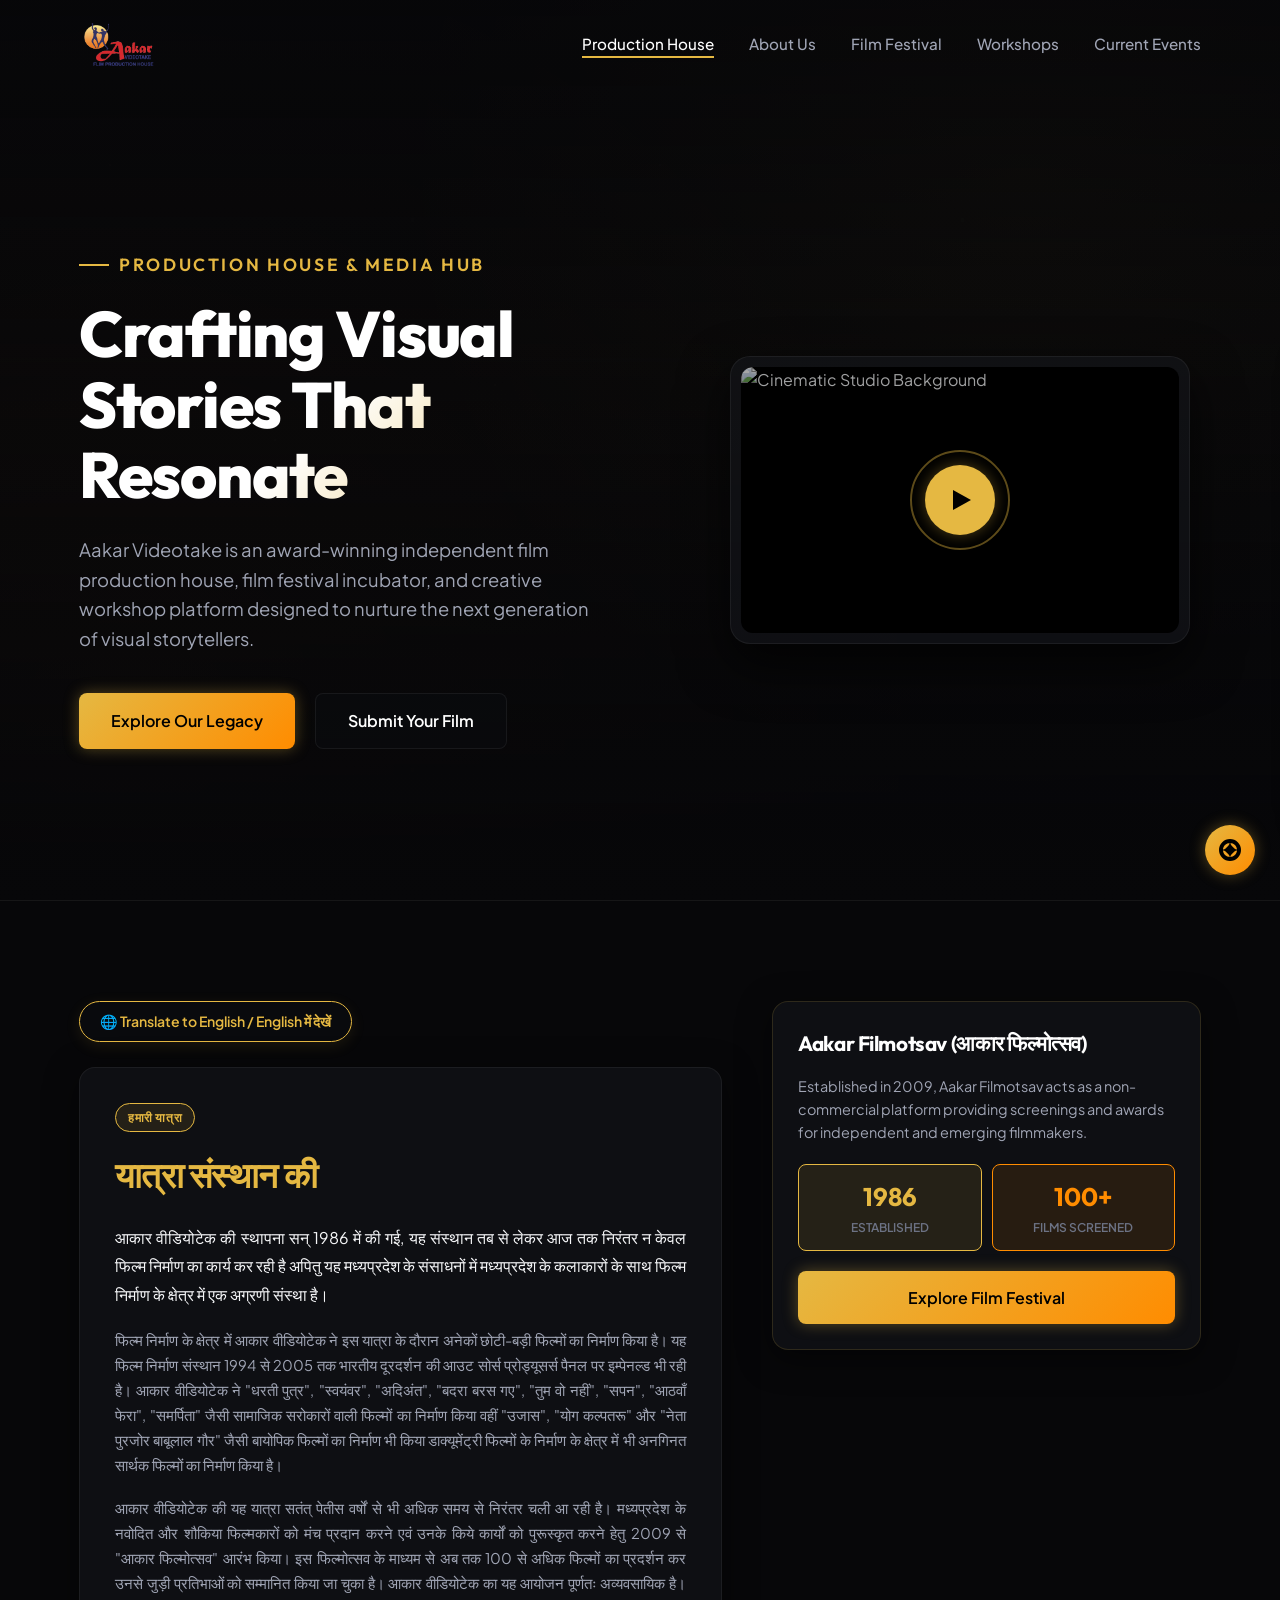
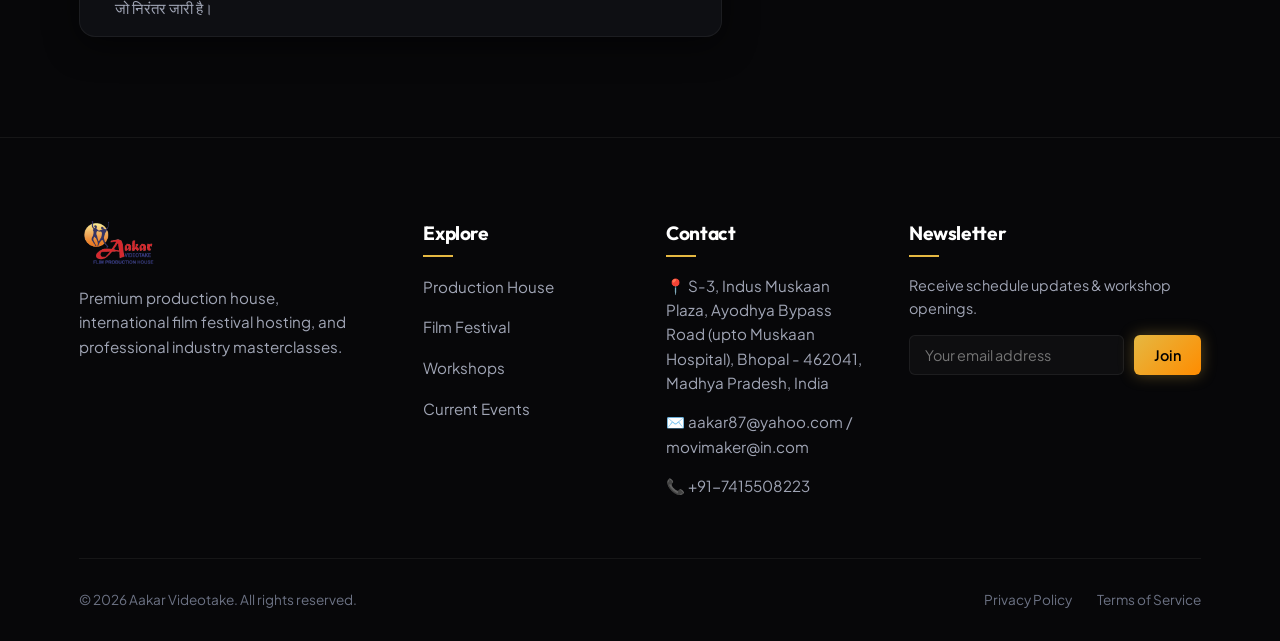
==== static/index.html @ 1e37d49b "Restructured repository for Streamlit hosting" ====
<!DOCTYPE html>
<html lang="en">
<head>
  <meta charset="UTF-8">
  <meta name="viewport" content="width=device-width, initial-scale=1.0">
  <meta name="description" content="Aakar Videotake is a premium film production house, hosting annual international film festivals, masterclass workshops, and cinema showcases.">
  <title>Aakar Videotake | Premium Production House & Film Festival</title>
  
  <!-- CSS Stylesheet -->
  <link rel="stylesheet" href="css/style.css">
</head>
<body>

  <!-- ==========================================
       NAVIGATION BAR
       ========================================== -->
  <nav class="navbar" id="main-nav">
    <div class="container">
      <a href="index.html" class="logo">
        <img src="images/logo_trans.png" alt="Aakar Videotake Logo" style="height: 48px; width: auto; vertical-align: middle;">
      </a>
      
      <div class="menu-toggle" id="mobile-menu">
        <span></span>
        <span></span>
        <span></span>
      </div>
      
      <ul class="nav-links">
        <li><a href="index.html" class="active">Production House</a></li>
        <li><a href="about.html">About Us</a></li>
        <li><a href="festival.html">Film Festival</a></li>
        <li><a href="workshops.html">Workshops</a></li>
        <li><a href="events.html">Current Events</a></li>
      </ul>
    </div>
  </nav>

  <!-- ==========================================
       HERO BANNER
       ========================================== -->
  <header class="hero">
    <div class="hero-overlay"></div>
    <div class="hero-particles"></div>
    <div class="container">
      <div class="hero-content">
        <div class="hero-subtitle">Production House & Media Hub</div>
        <h1 class="hero-title">
          Crafting Visual <span>Stories That Resonate</span>
        </h1>
        <p class="hero-description">
          Aakar Videotake is an award-winning independent film production house, film festival incubator, and creative workshop platform designed to nurture the next generation of visual storytellers.
        </p>
        <div class="hero-actions">
          <a href="#journey" class="btn btn-primary">Explore Our Legacy</a>
          <a href="festival.html" class="btn btn-secondary">Submit Your Film</a>
        </div>
      </div>
      
      <div class="hero-visual">
        <div class="video-mockup">
          <div class="video-inner">
            <img src="https://images.unsplash.com/photo-1489599849927-2ee91cede3ba?auto=format&fit=crop&w=600&q=80" alt="Cinematic Studio Background" id="showreel-cover">
            <video id="showreel-video" src="images/trailer.mp4" preload="auto" playsinline></video>
            <button class="play-trigger" id="play-button" aria-label="Play showreel"></button>
            <div class="video-pulse" id="video-pulse"></div>
          </div>
        </div>
      </div>
    </div>
  </header>





  <!-- ==========================================
       JOURNEY OF THE INSTITUTION (ABOUT US)
       ========================================== -->
  <section class="section" id="journey" style="background-color: var(--bg-darker); border-top: 1px solid var(--glass-border);">
    <div class="container" style="display: grid; grid-template-columns: 1.2fr 0.8fr; align-items: flex-start; gap: 50px;">
      <div class="flip-wrapper-container">
        <div class="flip-btn-container">
          <button class="lang-toggle-btn" id="lang-toggle" onclick="toggleLanguageCard();">
            🌐 Translate to English / English में देखें
          </button>
        </div>

        <div class="flip-card-container" id="language-card">
          <div class="flip-card-inner">
            <!-- Front Card: Hindi -->
            <div class="flip-card-front">
              <span class="badge badge-gold" style="margin-bottom: 15px;">हमारी यात्रा</span>
              <h2 style="font-size: 2.2rem; margin-bottom: 20px; font-family: var(--font-heading); color: var(--accent-gold);">यात्रा संस्थान की</h2>
              
              <p style="color: var(--text-primary); font-size: 1rem; line-height: 1.8; margin-bottom: 18px; text-align: justify;">
                आकार वीडियोटेक की स्थापना सन् 1986 में की गई, यह संस्थान तब से लेकर आज तक निरंतर न केवल फिल्म निर्माण का कार्य कर रही है अपितु यह मध्यप्रदेश के संसाधनों में मध्यप्रदेश के कलाकारों के साथ फिल्म निर्माण के क्षेत्र में एक अग्रणी संस्था है।
              </p>
              <p style="color: var(--text-secondary); font-size: 0.92rem; line-height: 1.7; margin-bottom: 18px; text-align: justify;">
                फिल्म निर्माण के क्षेत्र में आकार वीडियोटेक ने इस यात्रा के दौरान अनेकों छोटी-बड़ी फिल्मों का निर्माण किया है। यह फिल्म निर्माण संस्थान 1994 से 2005 तक भारतीय दूरदर्शन की आउट सोर्स प्रोड्यूसर्स पैनल पर इम्पेनल्ड भी रही है। आकार वीडियोटेक ने "धरती पुत्र", "स्वयंवर", "अदिअंत", "बदरा बरस गए", "तुम वो नहीं", "सपन", "आठवाँ फेरा", "समर्पिता" जैसी सामाजिक सरोकारों वाली फिल्मों का निर्माण किया वहीं "उजास", "योग कल्पतरू" और "नेता पुरजोर बाबूलाल गौर" जैसी बायोपिक फिल्मों का निर्माण भी किया डाक्यूमेंट्री फिल्मों के निर्माण के क्षेत्र में भी अनगिनत सार्थक फिल्मों का निर्माण किया है।
              </p>
              <p style="color: var(--text-secondary); font-size: 0.92rem; line-height: 1.7; text-align: justify;">
                आकार वीडियोटेक की यह यात्रा सतंत् पेतीस वर्षों से भी अधिक समय से निरंतर चली आ रही है। मध्यप्रदेश के नवोदित और शौकिया फिल्मकारों को मंच प्रदान करने एवं उनके किये कार्यों को पुरूस्कृत करने हेतु 2009 से "आकार फिल्मोत्सव" आरंभ किया। इस फिल्मोत्सव के माध्यम से अब तक 100 से अधिक फिल्मों का प्रदर्शन कर उनसे जुड़ी प्रतिभाओं को सम्मानित किया जा चुका है। आकार वीडियोटेक का यह आयोजन पूर्णतः अव्यवसायिक है। जो निरंतर जारी है।
              </p>
            </div>
            
            <!-- Back Card: English -->
            <div class="flip-card-back">
              <span class="badge badge-amber" style="margin-bottom: 15px;">Our Journey</span>
              <h2 style="font-size: 2.2rem; margin-bottom: 20px; font-family: var(--font-heading); color: var(--accent-gold);">The Journey of the Institution</h2>
              
              <p style="color: var(--text-primary); font-size: 1rem; line-height: 1.8; margin-bottom: 18px; text-align: justify;">
                Aakar Videotech was established in the year 1986. Since then, the institution has continuously engaged not only in film production but has also emerged as a pioneer in the field of filmmaking, collaborating with local artists of Madhya Pradesh using state resources.
              </p>
              <p style="color: var(--text-secondary); font-size: 0.92rem; line-height: 1.7; margin-bottom: 18px; text-align: justify;">
                During this creative journey, Aakar Videotech has produced numerous small and large-scale films in the field of cinematography. This production house was empanelled on the Outsource Producers Panel of Indian Doordarshan from 1994 to 2005. Aakar Videotech has produced socially relevant films like "Dharti Putra", "Swayamvar", "Adiant", "Badra Baras Gaye", "Tum Wo Nahi", "Sapan", "Aathva Phera", and "Samarpita", alongside biopics such as "Ujaas", "Yog Kalpataru", and "Neta Purjor Babulal Gaur", in addition to countless impactful documentary films.
              </p>
              <p style="color: var(--text-secondary); font-size: 0.92rem; line-height: 1.7; text-align: justify;">
                Aakar Videotech's journey has continued steadily for over thirty-five years. To provide a platform and recognize the efforts of emerging and amateur filmmakers in Madhya Pradesh, the "Aakar Film Festival" was launched in 2009. Through this festival, more than 100 films have been screened, honoring the creative talents behind them. This initiative by Aakar Videotech is completely non-commercial and remains ongoing.
              </p>
            </div>
          </div>
        </div>
      </div>
      
      <div style="position: sticky; top: 120px;">
        <!-- Beautiful visual showing film production / festival archives -->
        <div class="glass-card" style="padding: 25px; border-color: rgba(229, 184, 66, 0.15);">
          <h3 style="color: #fff; margin-bottom: 15px; font-size: 1.3rem; font-family: var(--font-heading);">Aakar Filmotsav (आकार फिल्मोत्सव)</h3>
          <p style="color: var(--text-secondary); font-size: 0.9rem; margin-bottom: 20px; line-height: 1.6;">
            Established in 2009, Aakar Filmotsav acts as a non-commercial platform providing screenings and awards for independent and emerging filmmakers.
          </p>
          <div style="display: flex; gap: 10px; margin-bottom: 20px;">
            <div style="background: rgba(229, 184, 66, 0.1); border: 1px solid var(--accent-gold); padding: 12px; border-radius: 8px; text-align: center; flex: 1;">
              <div style="font-size: 1.6rem; font-weight: 700; color: var(--accent-gold); font-family: var(--font-heading);">1986</div>
              <div style="font-size: 0.75rem; color: var(--text-muted); text-transform: uppercase; font-weight: 600;">Established</div>
            </div>
            <div style="background: rgba(255, 140, 0, 0.1); border: 1px solid var(--accent-amber); padding: 12px; border-radius: 8px; text-align: center; flex: 1;">
              <div style="font-size: 1.6rem; font-weight: 700; color: var(--accent-amber); font-family: var(--font-heading);">100+</div>
              <div style="font-size: 0.75rem; color: var(--text-muted); text-transform: uppercase; font-weight: 600;">Films Screened</div>
            </div>
          </div>
          <a href="festival.html" class="btn btn-primary" style="width: 100%;">Explore Film Festival</a>
        </div>
      </div>
    </div>
  </section>



  <!-- ==========================================
       FOOTER
       ========================================== -->
  <footer class="footer">
    <div class="container">
      <div class="footer-grid">
        <div class="footer-logo-desc">
          <a href="index.html" class="logo">
            <img src="images/logo_trans.png" alt="Aakar Videotake Logo" style="height: 48px; width: auto; vertical-align: middle;">
          </a>
          <p>Premium production house, international film festival hosting, and professional industry masterclasses.</p>
        </div>
        
        <div>
          <h4 class="footer-title">Explore</h4>
          <ul class="footer-links">
            <li><a href="index.html">Production House</a></li>
            <li><a href="festival.html">Film Festival</a></li>
            <li><a href="workshops.html">Workshops</a></li>
            <li><a href="events.html">Current Events</a></li>
          </ul>
        </div>
        
        <div>
          <h4 class="footer-title">Contact</h4>
          <div class="footer-contact-info">
            <span>📍 S-3, Indus Muskaan Plaza, Ayodhya Bypass Road (upto Muskaan Hospital), Bhopal - 462041, Madhya Pradesh, India</span>
            <span>✉️ aakar87@yahoo.com / movimaker@in.com</span>
            <span>📞 +91-7415508223</span>
          </div>
        </div>
        
        <div>
          <h4 class="footer-title">Newsletter</h4>
          <p style="color: var(--text-secondary); font-size: 0.9rem; margin-bottom: 15px;">Receive schedule updates & workshop openings.</p>
          <form class="newsletter-form" onsubmit="event.preventDefault(); alert('Subscribed successfully!');">
            <input type="email" placeholder="Your email address" class="form-control" required>
            <button type="submit" class="btn btn-primary">Join</button>
          </form>
        </div>
      </div>
      
      <div class="footer-bottom">
        <p>&copy; 2026 Aakar Videotake. All rights reserved.</p>
        <div class="footer-bottom-links">
          <a href="#">Privacy Policy</a>
          <a href="#">Terms of Service</a>
        </div>
      </div>
    </div>
  </footer>

  <!-- Main JavaScript -->
  <script src="js/main.js?v=6.0"></script>
</body>
</html>
---- static/css/style.css ----
@import url('https://fonts.googleapis.com/css2?family=Outfit:wght@300;400;500;600;700;800&family=Plus+Jakarta+Sans:wght@300;400;500;600;700&display=swap');

/* ==========================================
   CINEMATIC DESIGN SYSTEM & VARIABLES
   ========================================== */
:root {
  /* Color Palette - Deep Blacks, Rich Golds, Warm Ambers */
  --bg-darker: #070709;
  --bg-dark: #0d0e12;
  --bg-card: rgba(20, 22, 28, 0.6);
  --bg-card-hover: rgba(30, 33, 42, 0.85);
  
  --accent-gold: #e5b842;
  --accent-gold-rgb: 229, 184, 66;
  --accent-amber: #ff8c00;
  --accent-amber-rgb: 255, 140, 0;
  
  --text-primary: #f5f6f8;
  --text-secondary: #a0a5b5;
  --text-muted: #6c7284;
  
  /* Glassmorphism Details */
  --glass-bg: rgba(13, 14, 18, 0.45);
  --glass-border: rgba(255, 255, 255, 0.06);
  --glass-border-hover: rgba(229, 184, 66, 0.25);
  --glass-shadow: 0 8px 32px 0 rgba(0, 0, 0, 0.5);
  --gold-glow: 0 0 15px rgba(229, 184, 66, 0.35);
  --gold-glow-hover: 0 0 25px rgba(229, 184, 66, 0.6);
  
  /* Typography */
  --font-heading: 'Outfit', sans-serif;
  --font-body: 'Plus Jakarta Sans', sans-serif;
  
  /* Layout Transitions */
  --transition-smooth: all 0.4s cubic-bezier(0.16, 1, 0.3, 1);
  --transition-fast: all 0.2s ease;
}

/* ==========================================
   RESET & BASE STYLES
   ========================================== */
* {
  margin: 0;
  padding: 0;
  box-sizing: border-box;
  scroll-behavior: smooth;
}

body {
  background-color: var(--bg-darker);
  color: var(--text-primary);
  font-family: var(--font-body);
  overflow-x: hidden;
  line-height: 1.6;
}

/* Custom Cinema Scrollbar */
::-webkit-scrollbar {
  width: 10px;
}
::-webkit-scrollbar-track {
  background: var(--bg-darker);
}
::-webkit-scrollbar-thumb {
  background: #1c1d24;
  border: 2px solid var(--bg-darker);
  border-radius: 10px;
}
::-webkit-scrollbar-thumb:hover {
  background: var(--accent-gold);
}

h1, h2, h3, h4, h5, h6 {
  font-family: var(--font-heading);
  font-weight: 700;
  letter-spacing: -0.02em;
  color: #fff;
}

a {
  text-decoration: none;
  color: inherit;
  transition: var(--transition-fast);
}

img {
  max-width: 100%;
  height: auto;
  display: block;
}

/* ==========================================
   LAYOUT MODULES
   ========================================== */
.container {
  width: 90%;
  max-width: 1200px;
  margin: 0 auto;
  padding: 0 15px;
}

.section {
  padding: 100px 0;
  position: relative;
}

.section-header {
  text-align: center;
  margin-bottom: 60px;
}

.section-header h2 {
  font-size: 2.8rem;
  margin-bottom: 15px;
  position: relative;
  display: inline-block;
  background: linear-gradient(135deg, #ffffff 30%, var(--accent-gold) 100%);
  -webkit-background-clip: text;
  -webkit-text-fill-color: transparent;
}

.section-header p {
  color: var(--text-secondary);
  font-size: 1.1rem;
  max-width: 600px;
  margin: 0 auto;
}

.badge {
  display: inline-block;
  padding: 4px 12px;
  border-radius: 50px;
  font-size: 0.75rem;
  font-weight: 600;
  text-transform: uppercase;
  letter-spacing: 0.05em;
}

.badge-gold {
  background: rgba(229, 184, 66, 0.1);
  border: 1px solid var(--accent-gold);
  color: var(--accent-gold);
}

.badge-amber {
  background: rgba(255, 140, 0, 0.1);
  border: 1px solid var(--accent-amber);
  color: var(--accent-amber);
}

/* ==========================================
   HEADER & NAVIGATION (Sticky & Glass)
   ========================================== */
.navbar {
  position: fixed;
  top: 0;
  left: 0;
  width: 100%;
  z-index: 1000;
  padding: 20px 0;
  transition: var(--transition-smooth);
  background: transparent;
}

.navbar.scrolled {
  padding: 12px 0;
  background: rgba(7, 7, 9, 0.85);
  backdrop-filter: blur(12px);
  -webkit-backdrop-filter: blur(12px);
  border-bottom: 1px solid var(--glass-border);
  box-shadow: 0 4px 30px rgba(0, 0, 0, 0.3);
}

.navbar .container {
  display: flex;
  justify-content: space-between;
  align-items: center;
}

.logo {
  font-family: var(--font-heading);
  font-size: 1.6rem;
  font-weight: 800;
  letter-spacing: -0.01em;
  color: #fff;
  display: flex;
  align-items: center;
  gap: 10px;
}

.logo span {
  color: var(--accent-gold);
  text-shadow: 0 0 10px rgba(229, 184, 66, 0.3);
}

.logo-icon {
  width: 32px;
  height: 32px;
  border: 2.5px solid var(--accent-gold);
  border-radius: 8px;
  display: flex;
  align-items: center;
  justify-content: center;
  position: relative;
}

.logo-icon::before {
  content: '';
  width: 0;
  height: 0;
  border-left: 8px solid var(--accent-gold);
  border-top: 5px solid transparent;
  border-bottom: 5px solid transparent;
  margin-left: 3px;
}

.nav-links {
  display: flex;
  align-items: center;
  gap: 35px;
  list-style: none;
}

.nav-links a {
  font-weight: 500;
  font-size: 0.95rem;
  color: var(--text-secondary);
  position: relative;
  padding: 5px 0;
}

.nav-links a:hover,
.nav-links a.active {
  color: #fff;
}

.nav-links a::after {
  content: '';
  position: absolute;
  bottom: 0;
  left: 0;
  width: 0;
  height: 2px;
  background: var(--accent-gold);
  transition: var(--transition-smooth);
}

.nav-links a:hover::after,
.nav-links a.active::after {
  width: 100%;
}

.nav-cta {
  background: linear-gradient(135deg, var(--accent-gold), var(--accent-amber));
  color: #070709 !important;
  font-weight: 600 !important;
  padding: 10px 24px !important;
  border-radius: 50px;
  box-shadow: var(--gold-glow);
}

.nav-cta::after {
  display: none !important;
}

.nav-cta:hover {
  transform: translateY(-2px);
  box-shadow: var(--gold-glow-hover);
}

/* Mobile Menu Toggle */
.menu-toggle {
  display: none;
  flex-direction: column;
  gap: 6px;
  cursor: pointer;
  z-index: 1010;
}

.menu-toggle span {
  width: 25px;
  height: 2px;
  background-color: #fff;
  transition: var(--transition-fast);
}

/* ==========================================
   BUTTONS (Cinematic & Glass)
   ========================================== */
.btn {
  display: inline-flex;
  align-items: center;
  justify-content: center;
  gap: 10px;
  padding: 14px 32px;
  border-radius: 8px;
  font-family: var(--font-body);
  font-weight: 600;
  font-size: 1rem;
  cursor: pointer;
  transition: var(--transition-smooth);
  border: none;
}

.btn-primary {
  background: linear-gradient(135deg, var(--accent-gold), var(--accent-amber));
  color: #000;
  box-shadow: var(--gold-glow);
}

.btn-primary:hover {
  transform: translateY(-3px);
  box-shadow: var(--gold-glow-hover);
}

.btn-secondary {
  background: var(--glass-bg);
  color: #fff;
  border: 1px solid var(--glass-border);
  backdrop-filter: blur(8px);
  -webkit-backdrop-filter: blur(8px);
}

.btn-secondary:hover {
  background: rgba(255, 255, 255, 0.05);
  border-color: rgba(255, 255, 255, 0.2);
  transform: translateY(-3px);
}

.btn-glass {
  background: rgba(229, 184, 66, 0.08);
  border: 1px solid rgba(229, 184, 66, 0.3);
  color: var(--accent-gold);
}

.btn-glass:hover {
  background: rgba(229, 184, 66, 0.15);
  border-color: var(--accent-gold);
  box-shadow: var(--gold-glow);
  transform: translateY(-3px);
}

/* ==========================================
   HERO / BANNER STYLES
   ========================================== */
.hero {
  min-height: 100vh;
  display: flex;
  align-items: center;
  position: relative;
  padding-top: 100px;
  background: radial-gradient(circle at 80% 20%, rgba(229, 184, 66, 0.05) 0%, transparent 50%),
              radial-gradient(circle at 10% 80%, rgba(255, 140, 0, 0.04) 0%, transparent 60%);
  overflow: hidden;
}

.hero-overlay {
  position: absolute;
  top: 0;
  left: 0;
  width: 100%;
  height: 100%;
  background: linear-gradient(0deg, var(--bg-darker) 0%, rgba(7, 7, 9, 0.4) 60%, rgba(7, 7, 9, 0.8) 100%);
  z-index: 1;
}

/* Animated Particles background */
.hero-particles {
  position: absolute;
  top: 0;
  left: 0;
  width: 100%;
  height: 100%;
  background-image: 
    radial-gradient(circle at 20% 30%, rgba(255, 255, 255, 0.01) 1px, transparent 1px),
    radial-gradient(circle at 75% 40%, rgba(255, 255, 255, 0.01) 2px, transparent 2px),
    radial-gradient(circle at 50% 80%, rgba(255, 255, 255, 0.015) 1.5px, transparent 1.5px),
    radial-gradient(circle at 90% 70%, rgba(255, 255, 255, 0.01) 1px, transparent 1px);
  background-size: 550px 550px;
  animation: bgFloating 20s linear infinite;
  z-index: 0;
}

.hero .container {
  display: grid;
  grid-template-columns: 1.1fr 0.9fr;
  align-items: center;
  gap: 50px;
  position: relative;
  z-index: 2;
}

.hero-content {
  animation: fadeInUp 1s cubic-bezier(0.16, 1, 0.3, 1) forwards;
}

.hero-subtitle {
  font-family: var(--font-heading);
  font-size: 1.1rem;
  font-weight: 600;
  color: var(--accent-gold);
  text-transform: uppercase;
  letter-spacing: 0.15em;
  margin-bottom: 20px;
  display: flex;
  align-items: center;
  gap: 10px;
}

.hero-subtitle::before {
  content: '';
  width: 30px;
  height: 2px;
  background-color: var(--accent-gold);
  display: inline-block;
}

.hero-title {
  font-size: 4rem;
  line-height: 1.1;
  margin-bottom: 25px;
  font-weight: 800;
}

.hero-title span {
  background: linear-gradient(135deg, #fff 40%, var(--accent-gold) 100%);
  -webkit-background-clip: text;
  -webkit-text-fill-color: transparent;
  display: block;
}

.hero-description {
  color: var(--text-secondary);
  font-size: 1.15rem;
  margin-bottom: 40px;
  max-width: 520px;
}

.hero-actions {
  display: flex;
  gap: 20px;
  flex-wrap: wrap;
}

.hero-visual {
  position: relative;
  display: flex;
  justify-content: center;
  animation: fadeInUp 1.2s cubic-bezier(0.16, 1, 0.3, 1) forwards;
}

.video-mockup {
  width: 100%;
  max-width: 460px;
  aspect-ratio: 16/10;
  background: var(--bg-card);
  border: 1px solid var(--glass-border);
  border-radius: 20px;
  padding: 10px;
  backdrop-filter: blur(10px);
  -webkit-backdrop-filter: blur(10px);
  box-shadow: 0 20px 50px rgba(0, 0, 0, 0.7);
  position: relative;
  overflow: hidden;
}

.video-inner {
  width: 100%;
  height: 100%;
  background: #000;
  border-radius: 12px;
  position: relative;
  overflow: hidden;
  display: flex;
  align-items: center;
  justify-content: center;
}

.video-inner img {
  width: 100%;
  height: 100%;
  object-fit: cover;
  opacity: 0.65;
  filter: grayscale(30%);
}

.video-inner video,
.video-inner iframe {
  width: 100%;
  height: 100%;
  object-fit: cover;
  border-radius: 12px;
  display: none;
  opacity: 0;
  transition: opacity 0.5s ease;
}

.play-trigger {
  position: absolute;
  width: 70px;
  height: 70px;
  border-radius: 50%;
  background: var(--accent-gold);
  display: flex;
  align-items: center;
  justify-content: center;
  cursor: pointer;
  box-shadow: var(--gold-glow);
  transition: var(--transition-smooth);
  z-index: 10;
  border: none;
}

.play-trigger::before {
  content: '';
  width: 0;
  height: 0;
  border-left: 18px solid #000;
  border-top: 10px solid transparent;
  border-bottom: 10px solid transparent;
  margin-left: 5px;
}

.play-trigger:hover {
  transform: scale(1.1);
  box-shadow: var(--gold-glow-hover);
}

.video-pulse {
  position: absolute;
  width: 100px;
  height: 100px;
  border: 2px solid rgba(229, 184, 66, 0.4);
  border-radius: 50%;
  animation: radarPulse 2s infinite ease-out;
  pointer-events: none;
}

/* ==========================================
   GLASS CARDS & COMPONENT BASES
   ========================================== */
.card-grid {
  display: grid;
  grid-template-columns: repeat(auto-fill, minmax(320px, 1fr));
  gap: 30px;
}

.glass-card {
  background: var(--bg-card);
  border: 1px solid var(--glass-border);
  border-radius: 16px;
  padding: 35px;
  backdrop-filter: blur(10px);
  -webkit-backdrop-filter: blur(10px);
  box-shadow: var(--glass-shadow);
  transition: var(--transition-smooth);
  position: relative;
  overflow: hidden;
}

.glass-card::before {
  content: '';
  position: absolute;
  top: 0;
  left: 0;
  width: 100%;
  height: 100%;
  background: linear-gradient(135deg, rgba(229, 184, 66, 0.05), transparent 60%);
  opacity: 0;
  transition: var(--transition-smooth);
}

.glass-card:hover {
  background: var(--bg-card-hover);
  border-color: var(--glass-border-hover);
  transform: translateY(-8px);
  box-shadow: 0 15px 40px rgba(0, 0, 0, 0.6), 0 0 15px rgba(229, 184, 66, 0.1);
}

.glass-card:hover::before {
  opacity: 1;
}

.card-icon {
  width: 50px;
  height: 50px;
  border-radius: 12px;
  background: rgba(229, 184, 66, 0.1);
  display: flex;
  align-items: center;
  justify-content: center;
  margin-bottom: 25px;
  color: var(--accent-gold);
  font-size: 1.5rem;
}

.glass-card h3 {
  font-size: 1.4rem;
  margin-bottom: 12px;
}

.glass-card p {
  color: var(--text-secondary);
  font-size: 0.95rem;
  margin-bottom: 20px;
}

.card-link {
  color: var(--accent-gold);
  font-weight: 600;
  font-size: 0.9rem;
  display: flex;
  align-items: center;
  gap: 8px;
}

.card-link::after {
  content: '→';
  transition: var(--transition-fast);
}

.glass-card:hover .card-link::after {
  transform: translateX(4px);
}

/* ==========================================
   PORTFOLIO FILTER MODULE (Production House)
   ========================================== */
.filter-wrapper {
  margin-bottom: 40px;
  display: flex;
  justify-content: center;
}

.filter-menu {
  display: flex;
  list-style: none;
  background: rgba(255, 255, 255, 0.03);
  border: 1px solid var(--glass-border);
  padding: 6px;
  border-radius: 50px;
  gap: 5px;
}

.filter-btn {
  background: transparent;
  border: none;
  outline: none;
  color: var(--text-secondary);
  padding: 10px 22px;
  border-radius: 50px;
  font-size: 0.9rem;
  font-weight: 600;
  cursor: pointer;
  transition: var(--transition-fast);
}

.filter-btn.active,
.filter-btn:hover {
  background: var(--accent-gold);
  color: #070709;
  box-shadow: 0 4px 15px rgba(229, 184, 66, 0.2);
}

.portfolio-grid {
  display: grid;
  grid-template-columns: repeat(auto-fill, minmax(360px, 1fr));
  gap: 30px;
}

.portfolio-item {
  position: relative;
  border-radius: 16px;
  overflow: hidden;
  aspect-ratio: 16/10;
  border: 1px solid var(--glass-border);
  background: #000;
}

.portfolio-img {
  width: 100%;
  height: 100%;
  object-fit: cover;
  transition: var(--transition-smooth);
  opacity: 0.7;
}

.portfolio-overlay {
  position: absolute;
  top: 0;
  left: 0;
  width: 100%;
  height: 100%;
  background: linear-gradient(to top, rgba(7, 7, 9, 0.95) 10%, rgba(7, 7, 9, 0.4) 60%, transparent 100%);
  display: flex;
  flex-direction: column;
  justify-content: flex-end;
  padding: 25px;
  z-index: 2;
  transition: var(--transition-smooth);
}

.portfolio-category {
  color: var(--accent-gold);
  font-size: 0.8rem;
  font-weight: 700;
  text-transform: uppercase;
  letter-spacing: 0.1em;
  margin-bottom: 5px;
}

.portfolio-title {
  font-size: 1.4rem;
  margin-bottom: 10px;
}

.portfolio-details {
  color: var(--text-secondary);
  font-size: 0.85rem;
  max-height: 0;
  opacity: 0;
  overflow: hidden;
  transition: var(--transition-smooth);
}

.portfolio-item:hover .portfolio-img {
  transform: scale(1.08);
  opacity: 0.55;
}

.portfolio-item:hover .portfolio-details {
  max-height: 80px;
  opacity: 1;
  margin-top: 5px;
}

/* ==========================================
   TIMELINE MODULE (Film Festival Schedule)
   ========================================== */
.schedule-tabs {
  display: flex;
  justify-content: center;
  gap: 20px;
  margin-bottom: 50px;
}

.schedule-tab-btn {
  background: var(--bg-card);
  border: 1px solid var(--glass-border);
  color: var(--text-secondary);
  padding: 15px 30px;
  border-radius: 12px;
  font-family: var(--font-heading);
  font-weight: 600;
  font-size: 1.1rem;
  cursor: pointer;
  transition: var(--transition-fast);
  display: flex;
  flex-direction: column;
  align-items: center;
}

.schedule-tab-btn span {
  font-size: 0.8rem;
  font-weight: 500;
  color: var(--text-muted);
  margin-top: 5px;
}

.schedule-tab-btn.active {
  background: var(--bg-card-hover);
  border-color: var(--accent-gold);
  color: #fff;
  box-shadow: 0 4px 20px rgba(0, 0, 0, 0.4);
}

.schedule-tab-btn.active span {
  color: var(--accent-gold);
}

.timeline {
  position: relative;
  max-width: 900px;
  margin: 0 auto;
}

.timeline::after {
  content: '';
  position: absolute;
  width: 2px;
  background: var(--glass-border);
  top: 0;
  bottom: 0;
  left: 50%;
  margin-left: -1px;
}

.timeline-item {
  padding: 10px 40px;
  position: relative;
  background-color: inherit;
  width: 50%;
}

.timeline-item::after {
  content: '';
  position: absolute;
  width: 16px;
  height: 16px;
  right: -8px;
  background-color: var(--bg-darker);
  border: 3px solid var(--accent-gold);
  top: 25px;
  border-radius: 50%;
  z-index: 1;
  box-shadow: 0 0 10px rgba(229, 184, 66, 0.4);
}

.left {
  left: 0;
}

.right {
  left: 50%;
}

.right::after {
  left: -8px;
}

.timeline-content {
  padding: 25px;
  background: var(--bg-card);
  border: 1px solid var(--glass-border);
  position: relative;
  border-radius: 12px;
  box-shadow: var(--glass-shadow);
}

.timeline-time {
  color: var(--accent-gold);
  font-family: var(--font-heading);
  font-weight: 700;
  margin-bottom: 8px;
  font-size: 1rem;
}

.timeline-title {
  font-size: 1.25rem;
  margin-bottom: 8px;
}

.timeline-director {
  color: var(--text-muted);
  font-size: 0.85rem;
  margin-bottom: 10px;
}

/* ==========================================
   SUBMISSION / REGISTRATION FORMS
   ========================================== */
.form-wrapper {
  max-width: 650px;
  margin: 0 auto;
}

.form-group {
  margin-bottom: 25px;
  display: flex;
  flex-direction: column;
}

.form-label {
  font-size: 0.9rem;
  font-weight: 600;
  color: var(--text-primary);
  margin-bottom: 10px;
}

.form-control {
  background: rgba(255, 255, 255, 0.03);
  border: 1px solid var(--glass-border);
  color: #fff;
  padding: 14px 20px;
  border-radius: 8px;
  font-family: var(--font-body);
  font-size: 0.95rem;
  transition: var(--transition-fast);
}

.form-control:focus {
  outline: none;
  background: rgba(255, 255, 255, 0.06);
  border-color: var(--accent-gold);
  box-shadow: 0 0 10px rgba(229, 184, 66, 0.15);
}

textarea.form-control {
  min-height: 120px;
  resize: vertical;
}

.select-control {
  appearance: none;
  background-image: url("data:image/svg+xml,%3Csvg xmlns='http://www.w3.org/2000/svg' width='12' height='12' fill='%23e5b842' viewBox='0 0 16 16'%3E%3Cpath d='M7.247 11.14 2.451 5.658C1.885 5.013 2.345 4 3.204 4h9.592a1 1 0 0 1 .753 1.659l-4.796 5.48a1 1 0 0 1-1.506 0z'/%3E%3C/svg%3E");
  background-repeat: no-repeat;
  background-position: calc(100% - 20px) center;
}

/* ==========================================
   WORKSHOPS SEAT SELECTOR / PORTAL
   ========================================== */
.seats-container {
  display: flex;
  flex-direction: column;
  align-items: center;
  background: var(--bg-card);
  border: 1px solid var(--glass-border);
  border-radius: 16px;
  padding: 30px;
  margin-top: 20px;
}

.screen-indicator {
  width: 80%;
  height: 6px;
  background: linear-gradient(to right, transparent, var(--accent-gold), transparent);
  border-radius: 50%;
  box-shadow: 0 4px 12px rgba(229, 184, 66, 0.3);
  margin-bottom: 30px;
  text-align: center;
  font-size: 0.75rem;
  letter-spacing: 0.1em;
  color: var(--text-muted);
  position: relative;
}

.screen-indicator::after {
  content: 'STAGE / SCREEN';
  position: absolute;
  top: 15px;
  left: 50%;
  transform: translateX(-50%);
}

.seating-chart {
  display: grid;
  grid-template-columns: repeat(8, 1fr);
  gap: 10px;
  margin-bottom: 25px;
}

.seat {
  width: 32px;
  height: 32px;
  border-radius: 6px;
  background: rgba(255, 255, 255, 0.1);
  border: 1px solid var(--glass-border);
  cursor: pointer;
  transition: var(--transition-fast);
}

.seat.selected {
  background: var(--accent-gold);
  box-shadow: 0 0 10px rgba(229, 184, 66, 0.5);
  border-color: #fff;
}

.seat.occupied {
  background: rgba(255, 255, 255, 0.03);
  border-color: transparent;
  cursor: not-allowed;
  opacity: 0.2;
}

.seat:not(.occupied):not(.selected):hover {
  background: rgba(229, 184, 66, 0.2);
  border-color: var(--accent-gold);
}

.seating-legend {
  display: flex;
  gap: 25px;
  margin-bottom: 20px;
}

.legend-item {
  display: flex;
  align-items: center;
  gap: 8px;
  font-size: 0.85rem;
  color: var(--text-secondary);
}

.legend-item .seat {
  width: 18px;
  height: 18px;
  cursor: default;
}

/* ==========================================
   TEMPLATES SHOWCASE COMPONENTS
   ========================================== */
.template-grid {
  display: grid;
  grid-template-columns: 1fr 1fr;
  gap: 40px;
}

/* Ticket Template */
.ticket-preview-box {
  display: flex;
  justify-content: center;
  align-items: center;
  padding: 40px;
  background: rgba(0, 0, 0, 0.4);
  border-radius: 16px;
  border: 1px dashed var(--glass-border);
  min-height: 320px;
}

.cinema-ticket {
  width: 100%;
  max-width: 440px;
  height: 180px;
  background: linear-gradient(135deg, rgba(20, 22, 28, 0.95), rgba(7, 7, 9, 0.95));
  border: 1px solid rgba(229, 184, 66, 0.25);
  border-radius: 12px;
  display: flex;
  position: relative;
  overflow: hidden;
  box-shadow: 0 10px 30px rgba(0, 0, 0, 0.5), var(--gold-glow);
}

/* The Ticket Semi-circles */
.cinema-ticket::before,
.cinema-ticket::after {
  content: '';
  position: absolute;
  width: 24px;
  height: 24px;
  background: var(--bg-darker);
  border-radius: 50%;
  z-index: 10;
}

.cinema-ticket::before {
  top: -12px;
  left: 70%;
  transform: translateX(-50%);
  box-shadow: inset 0 -4px 6px -1px rgba(0,0,0,0.5);
  border-bottom: 1px solid rgba(229, 184, 66, 0.25);
}

.cinema-ticket::after {
  bottom: -12px;
  left: 70%;
  transform: translateX(-50%);
  box-shadow: inset 0 4px 6px -1px rgba(0,0,0,0.5);
  border-top: 1px solid rgba(229, 184, 66, 0.25);
}

.ticket-main {
  width: 70%;
  padding: 22px;
  display: flex;
  flex-direction: column;
  justify-content: space-between;
}

.ticket-stub {
  width: 30%;
  padding: 22px 15px;
  border-left: 2px dashed rgba(229, 184, 66, 0.2);
  display: flex;
  flex-direction: column;
  justify-content: space-between;
  align-items: center;
  background: rgba(229, 184, 66, 0.02);
}

.ticket-brand {
  font-family: var(--font-heading);
  font-size: 0.7rem;
  font-weight: 800;
  letter-spacing: 0.1em;
  color: var(--accent-gold);
  text-transform: uppercase;
}

.ticket-title {
  font-size: 1.3rem;
  font-weight: 700;
  margin: 5px 0 10px 0;
  line-height: 1.2;
}

.ticket-meta {
  display: grid;
  grid-template-columns: 1fr 1fr;
  gap: 10px;
}

.meta-block h5 {
  font-size: 0.65rem;
  color: var(--text-muted);
  text-transform: uppercase;
  letter-spacing: 0.05em;
  margin-bottom: 2px;
}

.meta-block p {
  font-size: 0.8rem;
  font-weight: 600;
  color: var(--text-primary);
}

.stub-code {
  writing-mode: vertical-rl;
  text-orientation: mixed;
  transform: rotate(180deg);
  font-family: 'Courier New', Courier, monospace;
  font-size: 0.85rem;
  color: var(--text-muted);
  letter-spacing: 0.2em;
}

.stub-seat-label {
  font-size: 0.65rem;
  color: var(--text-muted);
  text-transform: uppercase;
}

.stub-seat-num {
  font-family: var(--font-heading);
  font-size: 1.6rem;
  font-weight: 800;
  color: var(--accent-gold);
}

/* ==========================================
   FOOTER SECTION
   ========================================== */
.footer {
  background: var(--bg-darker);
  border-top: 1px solid var(--glass-border);
  padding: 80px 0 30px 0;
}

.footer-grid {
  display: grid;
  grid-template-columns: 1.5fr 1fr 1fr 1.2fr;
  gap: 40px;
  margin-bottom: 60px;
}

.footer-logo-desc p {
  color: var(--text-secondary);
  margin-top: 20px;
  font-size: 0.95rem;
  max-width: 280px;
}

.footer-title {
  font-size: 1.2rem;
  margin-bottom: 25px;
  position: relative;
}

.footer-title::after {
  content: '';
  position: absolute;
  left: 0;
  bottom: -8px;
  width: 30px;
  height: 2px;
  background-color: var(--accent-gold);
}

.footer-links {
  list-style: none;
  display: flex;
  flex-direction: column;
  gap: 15px;
}

.footer-links a {
  color: var(--text-secondary);
  font-size: 0.95rem;
}

.footer-links a:hover {
  color: var(--accent-gold);
  transform: translateX(4px);
}

.footer-contact-info {
  display: flex;
  flex-direction: column;
  gap: 15px;
  color: var(--text-secondary);
  font-size: 0.95rem;
}

.footer-contact-info span {
  display: flex;
  align-items: center;
  gap: 10px;
}

.footer-contact-info span::before {
  color: var(--accent-gold);
}

.newsletter-form {
  display: flex;
  gap: 10px;
}

.newsletter-form .form-control {
  padding: 10px 15px;
  font-size: 0.9rem;
  border-radius: 6px;
  flex-grow: 1;
}

.newsletter-form .btn {
  padding: 10px 20px;
  font-size: 0.9rem;
  border-radius: 6px;
}

.footer-bottom {
  border-top: 1px solid var(--glass-border);
  padding-top: 30px;
  display: flex;
  justify-content: space-between;
  align-items: center;
  flex-wrap: wrap;
  gap: 20px;
  color: var(--text-muted);
  font-size: 0.85rem;
}

.footer-bottom-links {
  display: flex;
  gap: 25px;
}

/* ==========================================
   ANIMATIONS KEYFRAMES
   ========================================== */
@keyframes fadeInUp {
  from {
    opacity: 0;
    transform: translateY(30px);
  }
  to {
    opacity: 1;
    transform: translateY(0);
  }
}

@keyframes bgFloating {
  0% {
    background-position: 0px 0px;
  }
  100% {
    background-position: 550px 1100px;
  }
}

@keyframes radarPulse {
  0% {
    transform: scale(0.6);
    opacity: 1;
  }
  100% {
    transform: scale(1.6);
    opacity: 0;
  }
}

/* ==========================================
   RESPONSIVE DESIGN (MEDIA QUERIES)
   ========================================== */
@media (max-width: 991px) {
  .hero .container {
    grid-template-columns: 1fr;
    text-align: center;
    gap: 40px;
  }
  
  .hero-subtitle {
    justify-content: center;
  }
  
  .hero-subtitle::before {
    display: none;
  }
  
  .hero-description {
    margin-left: auto;
    margin-right: auto;
  }
  
  .hero-actions {
    justify-content: center;
  }
  
  .footer-grid {
    grid-template-columns: 1fr 1fr;
  }
  
  .timeline::after {
    left: 20px;
  }
  
  .timeline-item {
    width: 100%;
    padding-left: 50px;
    padding-right: 15px;
  }
  
  .timeline-item.right {
    left: 0%;
  }
  
  .timeline-item::after {
    left: 12px;
    right: auto;
  }
  
  .timeline-item.right::after {
    left: 12px;
  }
  
  .template-grid {
    grid-template-columns: 1fr;
  }
}

@media (max-width: 768px) {
  .section-header h2 {
    font-size: 2.2rem;
  }
  
  .hero-title {
    font-size: 2.8rem;
  }
  
  .menu-toggle {
    display: flex;
  }
  
  .nav-links {
    position: fixed;
    top: 70px;
    left: -100%;
    width: 100%;
    height: calc(100vh - 70px);
    background: var(--bg-darker);
    flex-direction: column;
    padding: 50px 0;
    gap: 30px;
    transition: var(--transition-smooth);
    border-top: 1px solid var(--glass-border);
  }
  
  .nav-links.active {
    left: 0;
  }
  
  .schedule-tabs {
    flex-wrap: wrap;
  }
  
  .schedule-tab-btn {
    width: calc(50% - 10px);
    padding: 10px 15px;
    font-size: 0.95rem;
  }
}

@media (max-width: 480px) {
  .footer-grid {
    grid-template-columns: 1fr;
  }
  
  .footer-bottom {
    flex-direction: column;
    text-align: center;
  }
  
  .cinema-ticket {
    flex-direction: column;
    height: auto;
    max-width: 320px;
  }
  
  .cinema-ticket::before,
  .cinema-ticket::after {
    display: none;
  }
  
  .ticket-main {
    width: 100%;
    border-bottom: 2px dashed rgba(229, 184, 66, 0.2);
  }
  
  .ticket-stub {
    width: 100%;
    border-left: none;
    flex-direction: row;
    padding: 15px 22px;
  }
  
  .stub-code {
    writing-mode: horizontal-tb;
    transform: rotate(0);
  }
}

/* ==========================================
   3D CARD FLIP MODULE (Journey Section)
   ========================================== */
.flip-wrapper-container {
  display: flex;
  flex-direction: column;
  gap: 20px;
  width: 100%;
}

.flip-btn-container {
  display: flex;
  justify-content: flex-start;
  margin-bottom: 5px;
}

.lang-toggle-btn {
  background: var(--glass-bg);
  border: 1px solid var(--accent-gold);
  color: var(--accent-gold);
  padding: 10px 20px;
  border-radius: 50px;
  font-family: var(--font-body);
  font-size: 0.88rem;
  font-weight: 600;
  cursor: pointer;
  display: flex;
  align-items: center;
  gap: 8px;
  transition: var(--transition-fast);
  box-shadow: 0 4px 15px rgba(229, 184, 66, 0.1);
}

.lang-toggle-btn:hover {
  background: rgba(229, 184, 66, 0.1);
  box-shadow: var(--gold-glow);
  transform: translateY(-2px);
}

.flip-card-container {
  perspective: 1500px;
  width: 100%;
  height: 570px;
  position: relative;
}

.flip-card-inner {
  position: relative;
  width: 100%;
  height: 100%;
  transition: transform 0.8s cubic-bezier(0.175, 0.885, 0.32, 1.15);
  transform-style: preserve-3d;
}

@media (max-width: 768px) {
  .flip-card-container {
    height: 720px;
  }
}

@media (max-width: 480px) {
  .flip-card-container {
    height: 820px;
  }
}

.flip-card-container.flipped .flip-card-inner {
  transform: rotateY(180deg);
}

.flip-card-front, .flip-card-back {
  position: absolute;
  top: 0;
  left: 0;
  width: 100%;
  height: 100%;
  backface-visibility: hidden;
  -webkit-backface-visibility: hidden;
  border-radius: 16px;
  border: 1px solid var(--glass-border);
  padding: 35px;
  box-shadow: var(--glass-shadow);
  overflow-y: auto;
  scrollbar-width: thin;
  scrollbar-color: rgba(229, 184, 66, 0.2) transparent;
}

/* Custom scrollbars inside flip cards */
.flip-card-front::-webkit-scrollbar,
.flip-card-back::-webkit-scrollbar {
  width: 6px;
}
.flip-card-front::-webkit-scrollbar-thumb,
.flip-card-back::-webkit-scrollbar-thumb {
  background: rgba(229, 184, 66, 0.25);
  border-radius: 10px;
}

.flip-card-front {
  background: var(--bg-card);
  z-index: 2;
}

.flip-card-back {
  background: rgba(30, 33, 42, 0.7);
  transform: rotateY(180deg);
  border-color: rgba(255, 140, 0, 0.25);
  z-index: 1;
}

/* ==========================================
   SITE BACKGROUND CUSTOMIZER WIDGET
   ========================================== */
body.has-bg-image .section {
  background-color: rgba(7, 7, 9, 0.88) !important;
  backdrop-filter: blur(8px);
  -webkit-backdrop-filter: blur(8px);
  transition: background-color 0.4s ease;
}

body.has-bg-image .navbar.scrolled {
  background: rgba(7, 7, 9, 0.92) !important;
}

/* Floating customizer button */
.bg-customizer-toggle {
  position: fixed;
  bottom: 25px;
  right: 25px;
  width: 50px;
  height: 50px;
  border-radius: 50%;
  background: linear-gradient(135deg, var(--accent-gold), var(--accent-amber));
  border: none;
  cursor: pointer;
  z-index: 999;
  display: flex;
  align-items: center;
  justify-content: center;
  box-shadow: var(--gold-glow);
  transition: var(--transition-smooth);
}

.bg-customizer-toggle:hover {
  transform: scale(1.1) rotate(45deg);
  box-shadow: var(--gold-glow-hover);
}

.bg-customizer-toggle svg {
  width: 24px;
  height: 24px;
  fill: #000;
}

/* Slide-out panel container */
.bg-customizer-panel {
  position: fixed;
  bottom: 90px;
  right: -350px;
  width: 310px;
  background: rgba(13, 14, 18, 0.85);
  border: 1px solid var(--glass-border);
  border-radius: 16px;
  padding: 25px;
  backdrop-filter: blur(15px);
  -webkit-backdrop-filter: blur(15px);
  box-shadow: 0 10px 40px rgba(0, 0, 0, 0.8);
  z-index: 998;
  transition: right 0.4s cubic-bezier(0.16, 1, 0.3, 1);
}

.bg-customizer-panel.active {
  right: 25px;
}

.bg-customizer-header {
  display: flex;
  justify-content: space-between;
  align-items: center;
  margin-bottom: 20px;
}

.bg-customizer-header h4 {
  font-size: 1.1rem;
  font-family: var(--font-heading);
  color: var(--accent-gold);
}

.bg-customizer-close {
  background: transparent;
  border: none;
  color: var(--text-muted);
  cursor: pointer;
  font-size: 1.2rem;
}

.bg-customizer-close:hover {
  color: #fff;
}

.bg-customizer-section {
  margin-bottom: 20px;
}

.bg-customizer-section h5 {
  font-size: 0.75rem;
  text-transform: uppercase;
  letter-spacing: 0.05em;
  color: var(--text-muted);
  margin-bottom: 10px;
}

/* Presets grid */
.bg-presets-grid {
  display: grid;
  grid-template-columns: repeat(2, 1fr);
  gap: 10px;
}

.bg-preset-btn {
  background: rgba(255, 255, 255, 0.03);
  border: 1px solid var(--glass-border);
  border-radius: 8px;
  padding: 10px;
  color: var(--text-secondary);
  font-size: 0.8rem;
  font-weight: 600;
  cursor: pointer;
  text-align: center;
  transition: var(--transition-fast);
}

.bg-preset-btn:hover,
.bg-preset-btn.active {
  background: rgba(229, 184, 66, 0.1);
  border-color: var(--accent-gold);
  color: #fff;
  box-shadow: 0 0 10px rgba(229, 184, 66, 0.15);
}

/* File Picker */
.bg-file-label {
  display: block;
  background: rgba(229, 184, 66, 0.05);
  border: 1px dashed rgba(229, 184, 66, 0.3);
  border-radius: 8px;
  padding: 12px;
  text-align: center;
  font-size: 0.85rem;
  color: var(--accent-gold);
  cursor: pointer;
  font-weight: 600;
  transition: var(--transition-fast);
}

.bg-file-label:hover {
  background: rgba(229, 184, 66, 0.1);
  border-color: var(--accent-gold);
  box-shadow: var(--gold-glow);
}

.bg-file-input {
  display: none;
}

/* URL Input group */
.bg-url-group {
  display: flex;
  gap: 8px;
}

.bg-url-group input {
  flex-grow: 1;
  padding: 8px 12px;
  font-size: 0.8rem;
}

.bg-url-group button {
  padding: 8px 14px;
  font-size: 0.8rem;
}

/* Opacity slider styles */
.bg-opacity-slider {
  width: 100%;
  height: 4px;
  background: rgba(255, 255, 255, 0.1);
  border-radius: 10px;
  outline: none;
  -webkit-appearance: none;
  margin-top: 10px;
}

.bg-opacity-slider::-webkit-slider-thumb {
  -webkit-appearance: none;
  width: 14px;
  height: 14px;
  border-radius: 50%;
  background: var(--accent-gold);
  cursor: pointer;
  box-shadow: 0 0 5px rgba(229, 184, 66, 0.5);
}

/* ==========================================
   FESTIVAL GALLERY MODULE
   ========================================== */
.gallery-grid {
  display: grid;
  grid-template-columns: repeat(auto-fill, minmax(280px, 1fr));
  gap: 30px;
  margin-top: 40px;
}

.gallery-card {
  background: var(--bg-card);
  border: 1px solid var(--glass-border);
  border-radius: 16px;
  overflow: hidden;
  backdrop-filter: blur(10px);
  -webkit-backdrop-filter: blur(10px);
  box-shadow: var(--glass-shadow);
  transition: var(--transition-smooth);
}

.gallery-card:hover {
  border-color: var(--glass-border-hover);
  transform: translateY(-8px);
  box-shadow: 0 15px 40px rgba(0, 0, 0, 0.5), 0 0 15px rgba(229, 184, 66, 0.08);
}

.gallery-img-wrapper {
  width: 100%;
  aspect-ratio: 4/3;
  overflow: hidden;
  position: relative;
  background: #000;
}

.gallery-img {
  width: 100%;
  height: 100%;
  object-fit: cover;
  opacity: 0.85;
  transition: var(--transition-smooth);
}

.gallery-card:hover .gallery-img {
  transform: scale(1.08);
  opacity: 1;
}

.gallery-info {
  padding: 20px;
}

.gallery-info h4 {
  font-size: 1.1rem;
  margin-bottom: 6px;
  color: #fff;
}

.gallery-info p {
  color: var(--text-secondary);
  font-size: 0.85rem;
  margin: 0;
  line-height: 1.5;
}
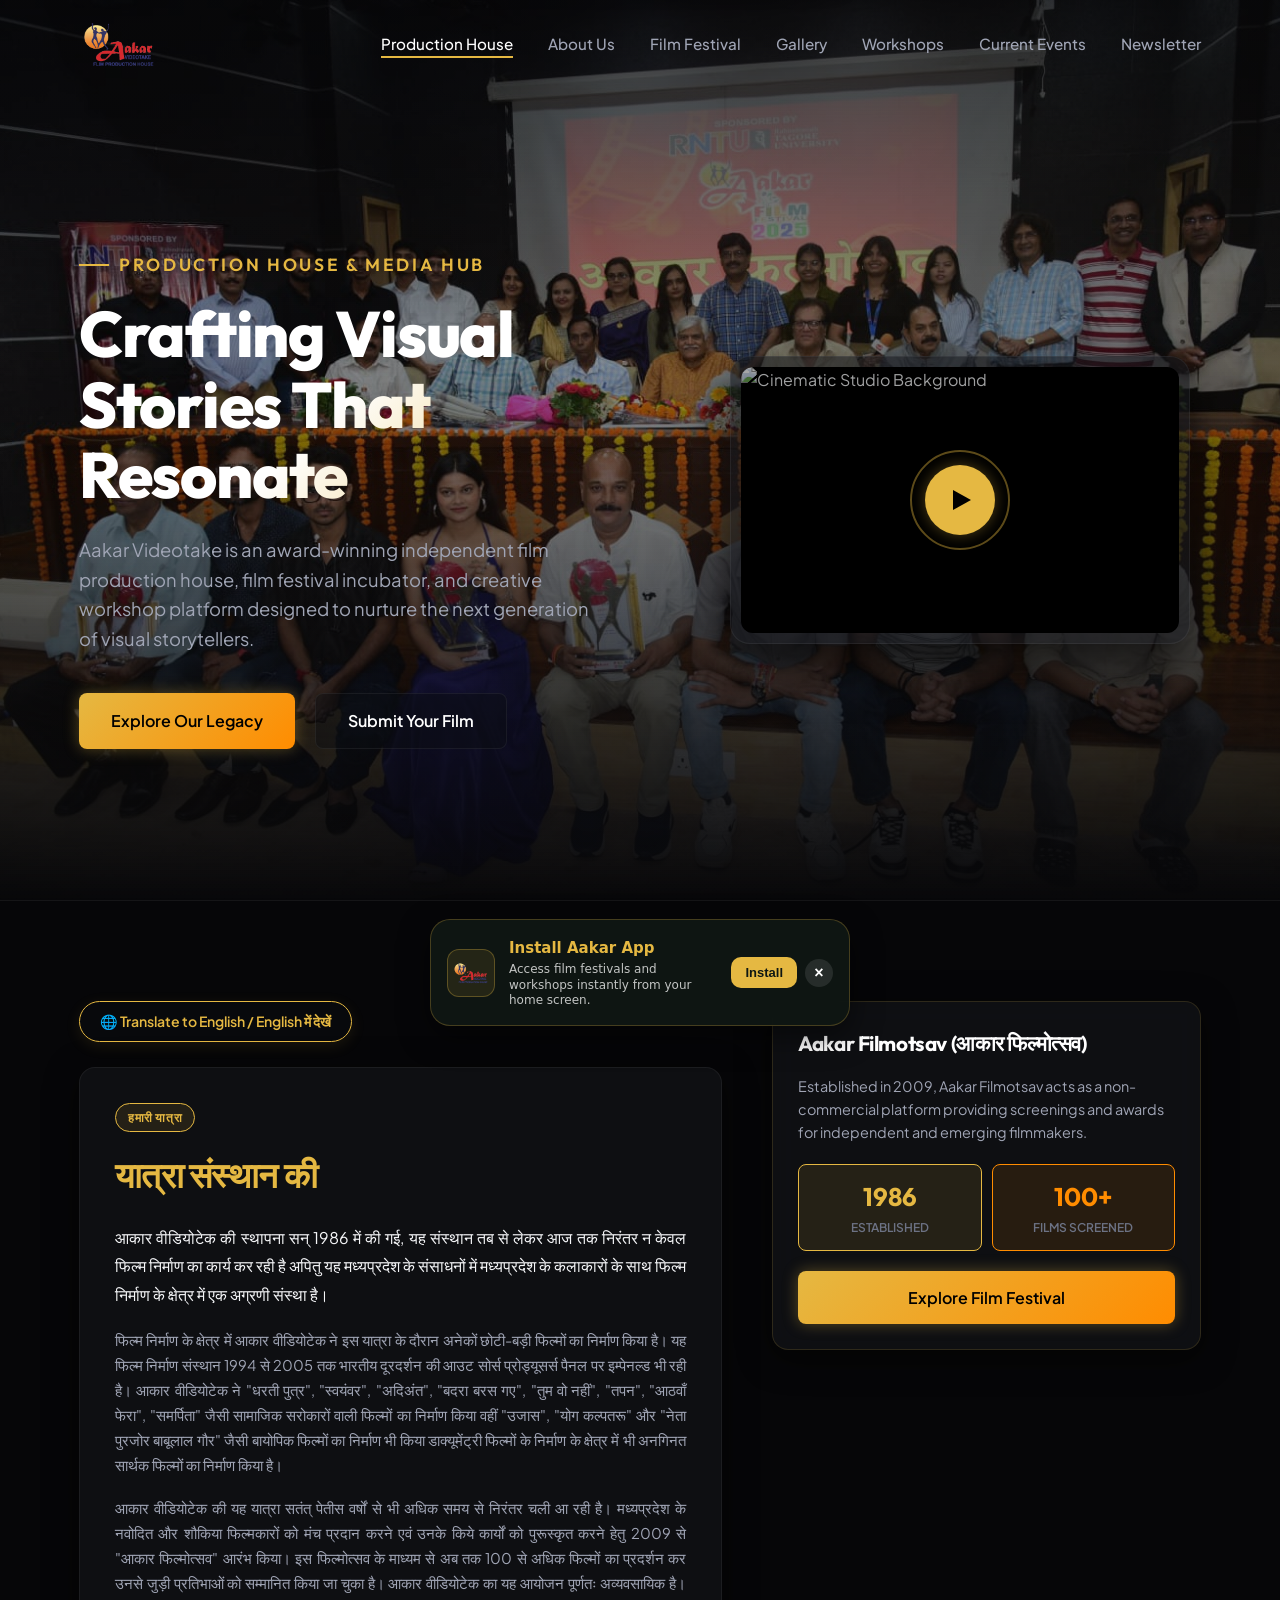
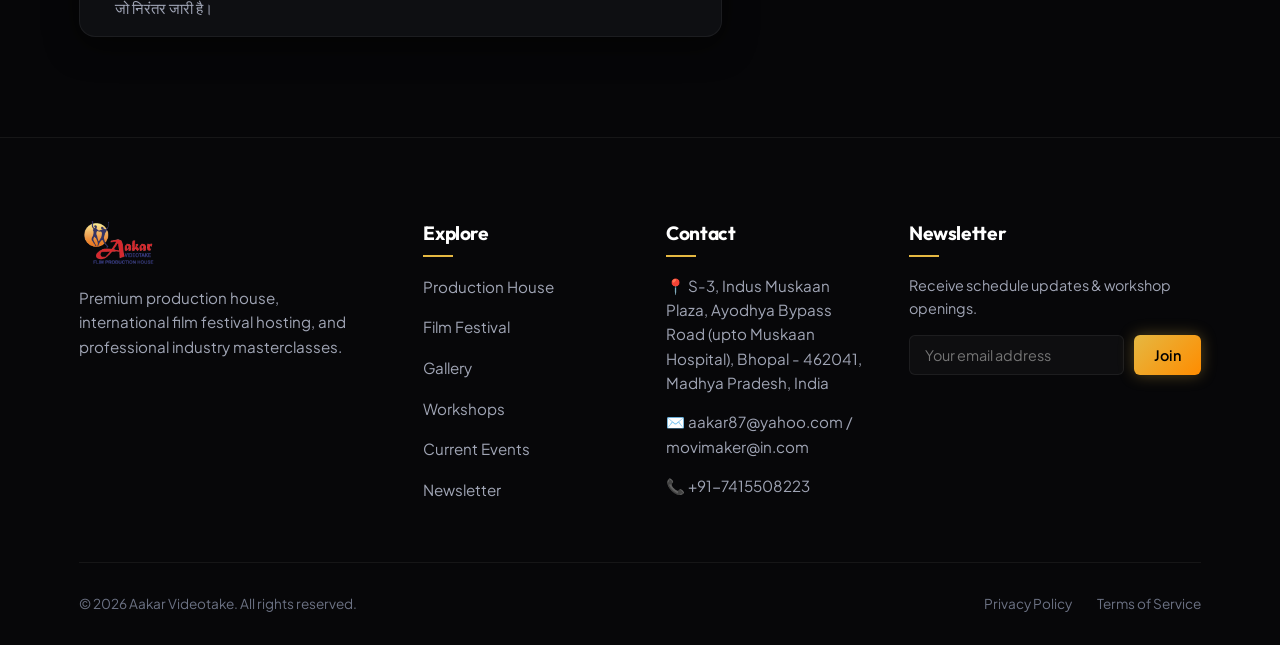
==== commit 466e647d: "Restructure repository: Move all static site pages and assets to /static directory and update stream" ====
--- a/static/index.html
+++ b/static/index.html
@@ -8,6 +8,12 @@
   
   <!-- CSS Stylesheet -->
   <link rel="stylesheet" href="css/style.css">
+  
+  <!-- PWA Manifest -->
+  <link rel="manifest" href="manifest.json">
+  <meta name="apple-mobile-web-app-capable" content="yes">
+  <meta name="apple-mobile-web-app-status-bar-style" content="black-translucent">
+  <link rel="apple-touch-icon" href="images/logo_trans.png">
 </head>
 <body>
 
@@ -30,8 +36,10 @@
         <li><a href="index.html" class="active">Production House</a></li>
         <li><a href="about.html">About Us</a></li>
         <li><a href="festival.html">Film Festival</a></li>
+        <li><a href="gallery.html">Gallery</a></li>
         <li><a href="workshops.html">Workshops</a></li>
         <li><a href="events.html">Current Events</a></li>
+        <li><a href="newsletter.html">Newsletter</a></li>
       </ul>
     </div>
   </nav>
@@ -78,7 +86,7 @@
        JOURNEY OF THE INSTITUTION (ABOUT US)
        ========================================== -->
   <section class="section" id="journey" style="background-color: var(--bg-darker); border-top: 1px solid var(--glass-border);">
-    <div class="container" style="display: grid; grid-template-columns: 1.2fr 0.8fr; align-items: flex-start; gap: 50px;">
+    <div class="container journey-grid-container">
       <div class="flip-wrapper-container">
         <div class="flip-btn-container">
           <button class="lang-toggle-btn" id="lang-toggle" onclick="toggleLanguageCard();">
@@ -97,7 +105,7 @@
                 आकार वीडियोटेक की स्थापना सन् 1986 में की गई, यह संस्थान तब से लेकर आज तक निरंतर न केवल फिल्म निर्माण का कार्य कर रही है अपितु यह मध्यप्रदेश के संसाधनों में मध्यप्रदेश के कलाकारों के साथ फिल्म निर्माण के क्षेत्र में एक अग्रणी संस्था है।
               </p>
               <p style="color: var(--text-secondary); font-size: 0.92rem; line-height: 1.7; margin-bottom: 18px; text-align: justify;">
-                फिल्म निर्माण के क्षेत्र में आकार वीडियोटेक ने इस यात्रा के दौरान अनेकों छोटी-बड़ी फिल्मों का निर्माण किया है। यह फिल्म निर्माण संस्थान 1994 से 2005 तक भारतीय दूरदर्शन की आउट सोर्स प्रोड्यूसर्स पैनल पर इम्पेनल्ड भी रही है। आकार वीडियोटेक ने "धरती पुत्र", "स्वयंवर", "अदिअंत", "बदरा बरस गए", "तुम वो नहीं", "सपन", "आठवाँ फेरा", "समर्पिता" जैसी सामाजिक सरोकारों वाली फिल्मों का निर्माण किया वहीं "उजास", "योग कल्पतरू" और "नेता पुरजोर बाबूलाल गौर" जैसी बायोपिक फिल्मों का निर्माण भी किया डाक्यूमेंट्री फिल्मों के निर्माण के क्षेत्र में भी अनगिनत सार्थक फिल्मों का निर्माण किया है।
+                फिल्म निर्माण के क्षेत्र में आकार वीडियोटेक ने इस यात्रा के दौरान अनेकों छोटी-बड़ी फिल्मों का निर्माण किया है। यह फिल्म निर्माण संस्थान 1994 से 2005 तक भारतीय दूरदर्शन की आउट सोर्स प्रोड्यूसर्स पैनल पर इम्पेनल्ड भी रही है। आकार वीडियोटेक ने "धरती पुत्र", "स्वयंवर", "अदिअंत", "बदरा बरस गए", "तुम वो नहीं", "तपन", "आठवाँ फेरा", "समर्पिता" जैसी सामाजिक सरोकारों वाली फिल्मों का निर्माण किया वहीं "उजास", "योग कल्पतरू" और "नेता पुरजोर बाबूलाल गौर" जैसी बायोपिक फिल्मों का निर्माण भी किया डाक्यूमेंट्री फिल्मों के निर्माण के क्षेत्र में भी अनगिनत सार्थक फिल्मों का निर्माण किया है।
               </p>
               <p style="color: var(--text-secondary); font-size: 0.92rem; line-height: 1.7; text-align: justify;">
                 आकार वीडियोटेक की यह यात्रा सतंत् पेतीस वर्षों से भी अधिक समय से निरंतर चली आ रही है। मध्यप्रदेश के नवोदित और शौकिया फिल्मकारों को मंच प्रदान करने एवं उनके किये कार्यों को पुरूस्कृत करने हेतु 2009 से "आकार फिल्मोत्सव" आरंभ किया। इस फिल्मोत्सव के माध्यम से अब तक 100 से अधिक फिल्मों का प्रदर्शन कर उनसे जुड़ी प्रतिभाओं को सम्मानित किया जा चुका है। आकार वीडियोटेक का यह आयोजन पूर्णतः अव्यवसायिक है। जो निरंतर जारी है।
@@ -113,7 +121,7 @@
                 Aakar Videotech was established in the year 1986. Since then, the institution has continuously engaged not only in film production but has also emerged as a pioneer in the field of filmmaking, collaborating with local artists of Madhya Pradesh using state resources.
               </p>
               <p style="color: var(--text-secondary); font-size: 0.92rem; line-height: 1.7; margin-bottom: 18px; text-align: justify;">
-                During this creative journey, Aakar Videotech has produced numerous small and large-scale films in the field of cinematography. This production house was empanelled on the Outsource Producers Panel of Indian Doordarshan from 1994 to 2005. Aakar Videotech has produced socially relevant films like "Dharti Putra", "Swayamvar", "Adiant", "Badra Baras Gaye", "Tum Wo Nahi", "Sapan", "Aathva Phera", and "Samarpita", alongside biopics such as "Ujaas", "Yog Kalpataru", and "Neta Purjor Babulal Gaur", in addition to countless impactful documentary films.
+                During this creative journey, Aakar Videotech has produced numerous small and large-scale films in the field of cinematography. This production house was empanelled on the Outsource Producers Panel of Indian Doordarshan from 1994 to 2005. Aakar Videotech has produced socially relevant films like "Dharti Putra", "Swayamvar", "Adiant", "Badra Baras Gaye", "Tum Wo Nahi", "Tapan", "Aathva Phera", and "Samarpita", alongside biopics such as "Ujaas", "Yog Kalpataru", and "Neta Purjor Babulal Gaur", in addition to countless impactful documentary films.
               </p>
               <p style="color: var(--text-secondary); font-size: 0.92rem; line-height: 1.7; text-align: justify;">
                 Aakar Videotech's journey has continued steadily for over thirty-five years. To provide a platform and recognize the efforts of emerging and amateur filmmakers in Madhya Pradesh, the "Aakar Film Festival" was launched in 2009. Through this festival, more than 100 films have been screened, honoring the creative talents behind them. This initiative by Aakar Videotech is completely non-commercial and remains ongoing.
@@ -166,8 +174,10 @@
           <ul class="footer-links">
             <li><a href="index.html">Production House</a></li>
             <li><a href="festival.html">Film Festival</a></li>
+            <li><a href="gallery.html">Gallery</a></li>
             <li><a href="workshops.html">Workshops</a></li>
             <li><a href="events.html">Current Events</a></li>
+            <li><a href="newsletter.html">Newsletter</a></li>
           </ul>
         </div>
         
@@ -202,5 +212,8 @@
 
   <!-- Main JavaScript -->
   <script src="js/main.js?v=6.0"></script>
+  
+  <!-- PWA Integration -->
+  <script src="js/pwa.js"></script>
 </body>
 </html>
--- a/static/css/style.css
+++ b/static/css/style.css
@@ -48,6 +48,11 @@
 
 body {
   background-color: var(--bg-darker);
+  background-image: url('../images/background.jpeg');
+  background-size: cover;
+  background-attachment: fixed;
+  background-position: center;
+  background-repeat: no-repeat;
   color: var(--text-primary);
   font-family: var(--font-body);
   overflow-x: hidden;
@@ -1534,194 +1539,15 @@
 /* ==========================================
    SITE BACKGROUND CUSTOMIZER WIDGET
    ========================================== */
-body.has-bg-image .section {
+.section {
   background-color: rgba(7, 7, 9, 0.88) !important;
   backdrop-filter: blur(8px);
   -webkit-backdrop-filter: blur(8px);
   transition: background-color 0.4s ease;
 }
 
-body.has-bg-image .navbar.scrolled {
+.navbar.scrolled {
   background: rgba(7, 7, 9, 0.92) !important;
-}
-
-/* Floating customizer button */
-.bg-customizer-toggle {
-  position: fixed;
-  bottom: 25px;
-  right: 25px;
-  width: 50px;
-  height: 50px;
-  border-radius: 50%;
-  background: linear-gradient(135deg, var(--accent-gold), var(--accent-amber));
-  border: none;
-  cursor: pointer;
-  z-index: 999;
-  display: flex;
-  align-items: center;
-  justify-content: center;
-  box-shadow: var(--gold-glow);
-  transition: var(--transition-smooth);
-}
-
-.bg-customizer-toggle:hover {
-  transform: scale(1.1) rotate(45deg);
-  box-shadow: var(--gold-glow-hover);
-}
-
-.bg-customizer-toggle svg {
-  width: 24px;
-  height: 24px;
-  fill: #000;
-}
-
-/* Slide-out panel container */
-.bg-customizer-panel {
-  position: fixed;
-  bottom: 90px;
-  right: -350px;
-  width: 310px;
-  background: rgba(13, 14, 18, 0.85);
-  border: 1px solid var(--glass-border);
-  border-radius: 16px;
-  padding: 25px;
-  backdrop-filter: blur(15px);
-  -webkit-backdrop-filter: blur(15px);
-  box-shadow: 0 10px 40px rgba(0, 0, 0, 0.8);
-  z-index: 998;
-  transition: right 0.4s cubic-bezier(0.16, 1, 0.3, 1);
-}
-
-.bg-customizer-panel.active {
-  right: 25px;
-}
-
-.bg-customizer-header {
-  display: flex;
-  justify-content: space-between;
-  align-items: center;
-  margin-bottom: 20px;
-}
-
-.bg-customizer-header h4 {
-  font-size: 1.1rem;
-  font-family: var(--font-heading);
-  color: var(--accent-gold);
-}
-
-.bg-customizer-close {
-  background: transparent;
-  border: none;
-  color: var(--text-muted);
-  cursor: pointer;
-  font-size: 1.2rem;
-}
-
-.bg-customizer-close:hover {
-  color: #fff;
-}
-
-.bg-customizer-section {
-  margin-bottom: 20px;
-}
-
-.bg-customizer-section h5 {
-  font-size: 0.75rem;
-  text-transform: uppercase;
-  letter-spacing: 0.05em;
-  color: var(--text-muted);
-  margin-bottom: 10px;
-}
-
-/* Presets grid */
-.bg-presets-grid {
-  display: grid;
-  grid-template-columns: repeat(2, 1fr);
-  gap: 10px;
-}
-
-.bg-preset-btn {
-  background: rgba(255, 255, 255, 0.03);
-  border: 1px solid var(--glass-border);
-  border-radius: 8px;
-  padding: 10px;
-  color: var(--text-secondary);
-  font-size: 0.8rem;
-  font-weight: 600;
-  cursor: pointer;
-  text-align: center;
-  transition: var(--transition-fast);
-}
-
-.bg-preset-btn:hover,
-.bg-preset-btn.active {
-  background: rgba(229, 184, 66, 0.1);
-  border-color: var(--accent-gold);
-  color: #fff;
-  box-shadow: 0 0 10px rgba(229, 184, 66, 0.15);
-}
-
-/* File Picker */
-.bg-file-label {
-  display: block;
-  background: rgba(229, 184, 66, 0.05);
-  border: 1px dashed rgba(229, 184, 66, 0.3);
-  border-radius: 8px;
-  padding: 12px;
-  text-align: center;
-  font-size: 0.85rem;
-  color: var(--accent-gold);
-  cursor: pointer;
-  font-weight: 600;
-  transition: var(--transition-fast);
-}
-
-.bg-file-label:hover {
-  background: rgba(229, 184, 66, 0.1);
-  border-color: var(--accent-gold);
-  box-shadow: var(--gold-glow);
-}
-
-.bg-file-input {
-  display: none;
-}
-
-/* URL Input group */
-.bg-url-group {
-  display: flex;
-  gap: 8px;
-}
-
-.bg-url-group input {
-  flex-grow: 1;
-  padding: 8px 12px;
-  font-size: 0.8rem;
-}
-
-.bg-url-group button {
-  padding: 8px 14px;
-  font-size: 0.8rem;
-}
-
-/* Opacity slider styles */
-.bg-opacity-slider {
-  width: 100%;
-  height: 4px;
-  background: rgba(255, 255, 255, 0.1);
-  border-radius: 10px;
-  outline: none;
-  -webkit-appearance: none;
-  margin-top: 10px;
-}
-
-.bg-opacity-slider::-webkit-slider-thumb {
-  -webkit-appearance: none;
-  width: 14px;
-  height: 14px;
-  border-radius: 50%;
-  background: var(--accent-gold);
-  cursor: pointer;
-  box-shadow: 0 0 5px rgba(229, 184, 66, 0.5);
 }
 
 /* ==========================================
@@ -1789,4 +1615,33 @@
   line-height: 1.5;
 }
 
-
+/* ==========================================
+   JOURNEY & FESTIVAL GRID RESPONSIVENESS FIXES
+   ========================================== */
+.journey-grid-container {
+  display: grid;
+  grid-template-columns: 1.2fr 0.8fr;
+  align-items: flex-start;
+  gap: 50px;
+}
+
+.festival-req-grid {
+  display: grid;
+  grid-template-columns: 1.2fr 0.8fr;
+  gap: 40px;
+  align-items: start;
+}
+
+@media (max-width: 991px) {
+  .journey-grid-container {
+    grid-template-columns: 1fr;
+    gap: 40px;
+  }
+  
+  .festival-req-grid {
+    grid-template-columns: 1fr;
+    gap: 30px;
+  }
+}
+
+
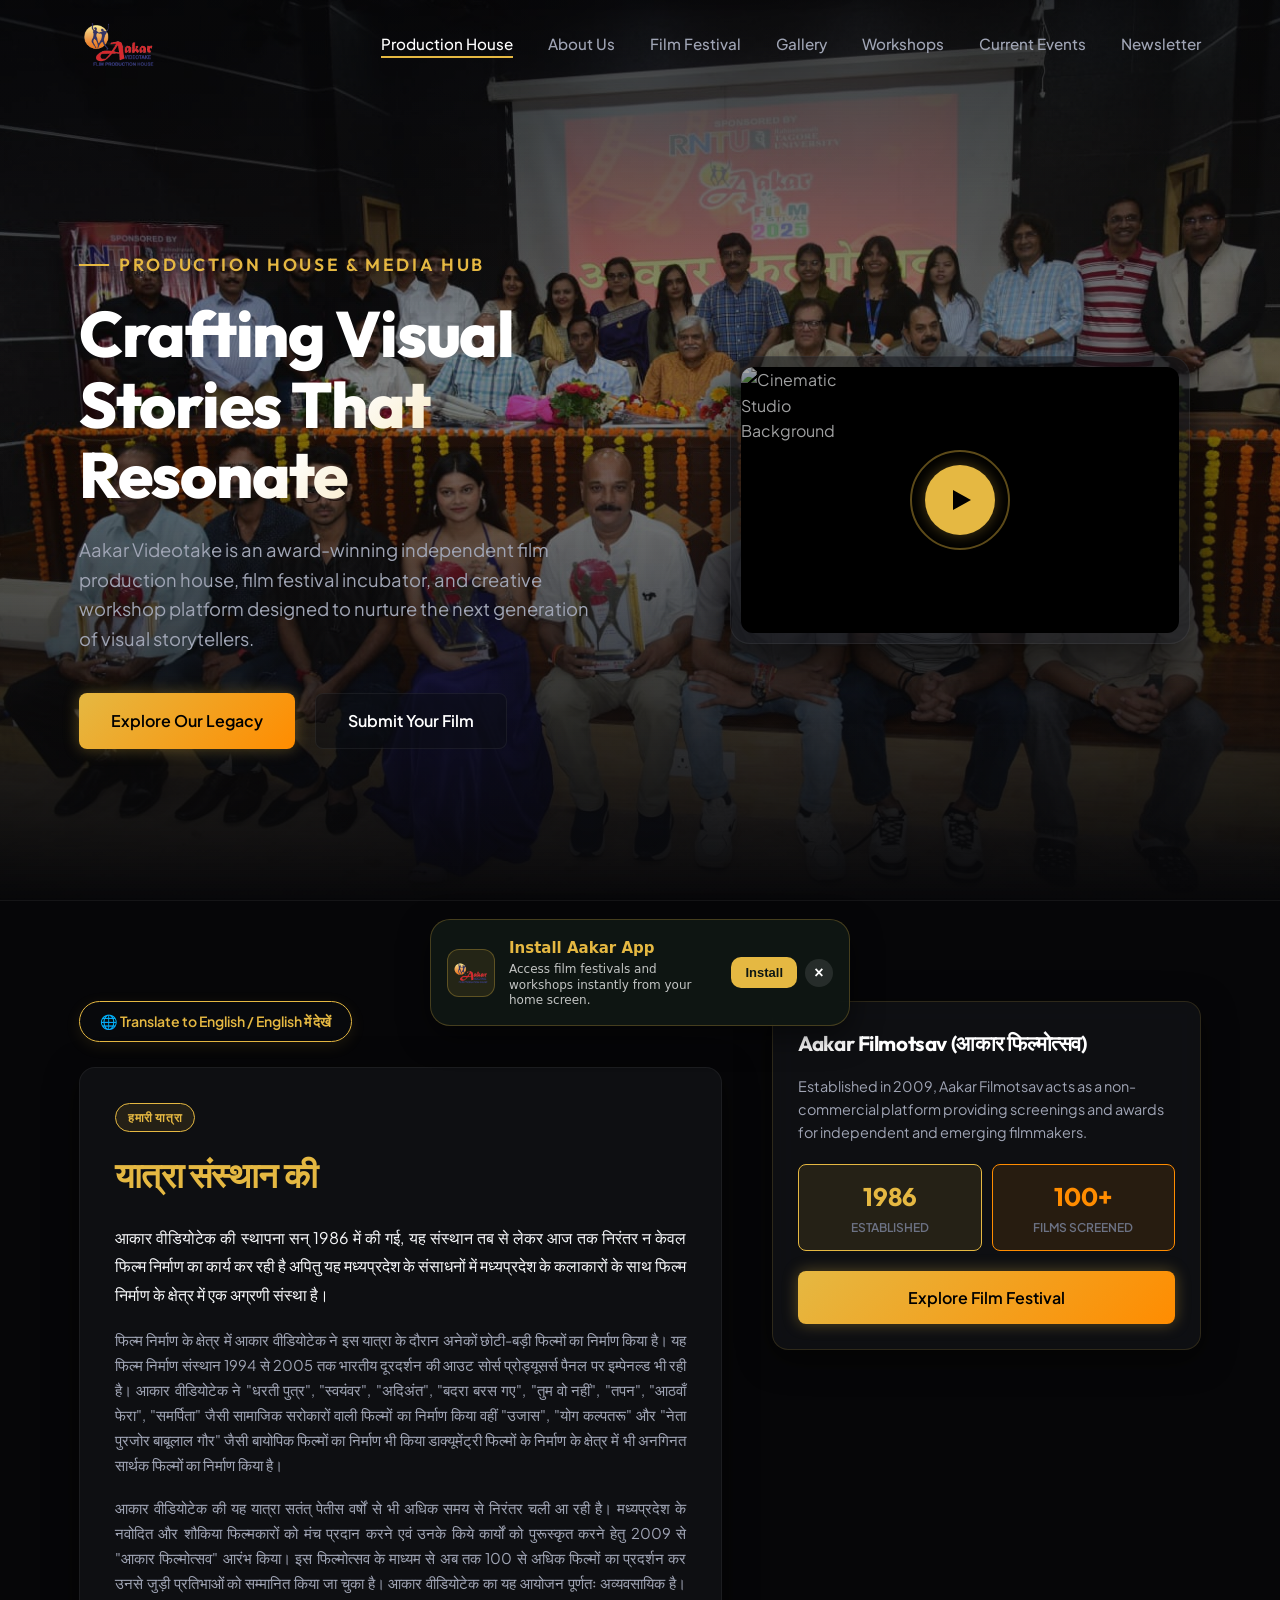
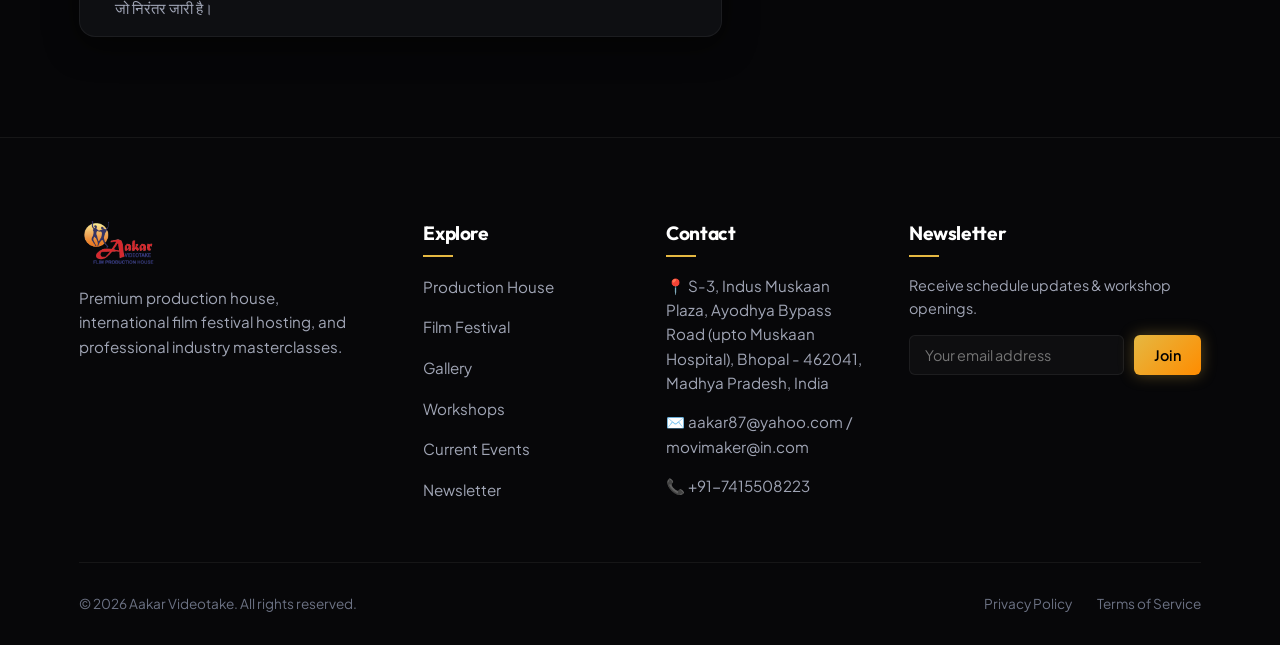
==== commit 691b31b4: "Add google-site-verification meta tag to index.html" ====
--- a/static/index.html
+++ b/static/index.html
@@ -4,7 +4,9 @@
   <meta charset="UTF-8">
   <meta name="viewport" content="width=device-width, initial-scale=1.0">
   <meta name="description" content="Aakar Videotake is a premium film production house, hosting annual international film festivals, masterclass workshops, and cinema showcases.">
+  <meta name="google-site-verification" content="ymuUu_a8EdmX7JBaCVaqGB4_i7aUZ5ttVfidu6Ipju4" />
   <title>Aakar Videotake | Premium Production House & Film Festival</title>
+
   
   <!-- CSS Stylesheet -->
   <link rel="stylesheet" href="css/style.css">
